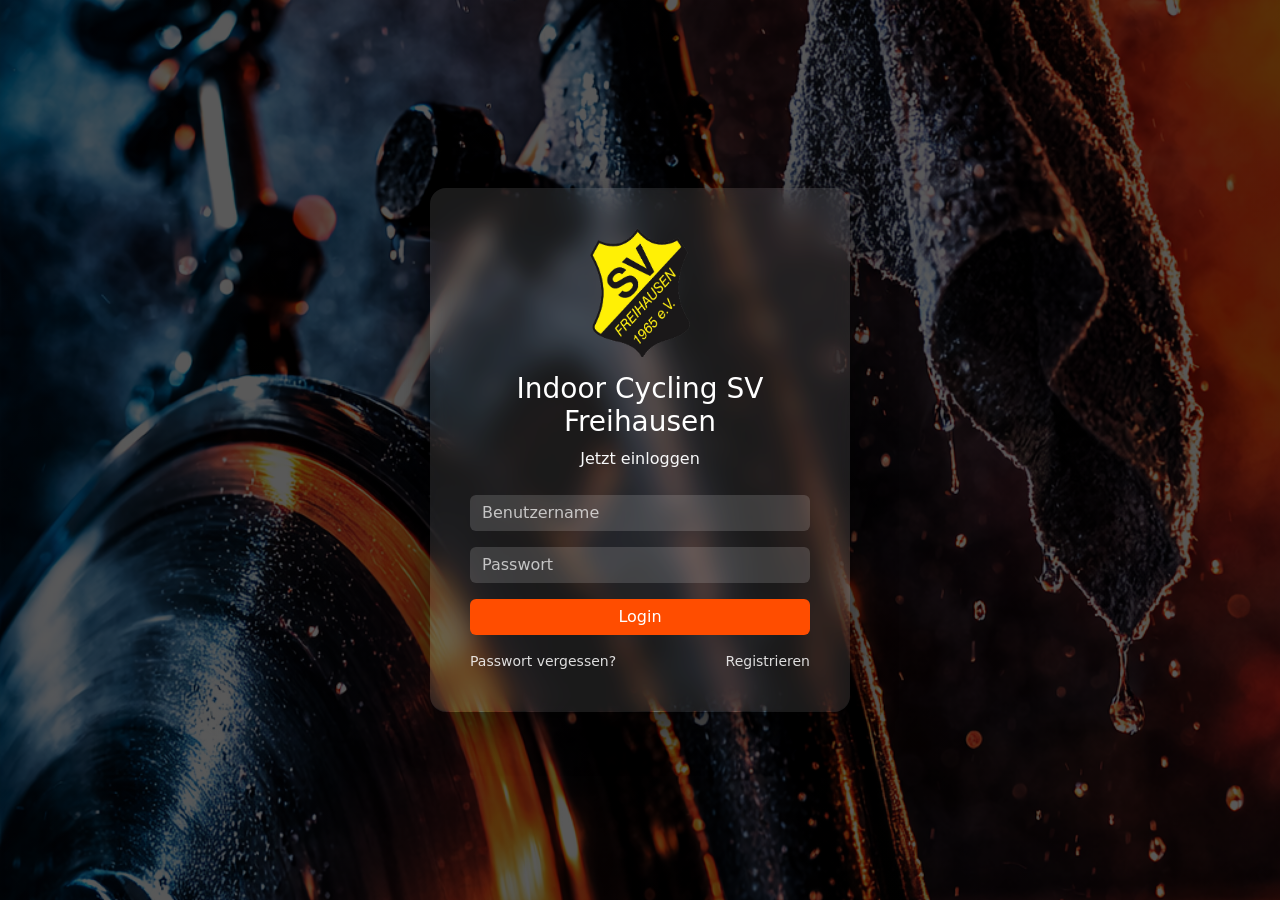
==== index.html @ 7c3755e0 "Add files via upload" ====
<!DOCTYPE html>
<html lang="de">

<head>

	<meta charset="UTF-8">
	<meta name="viewport" content="width=device-width, initial-scale=1.0">

	<title>SVF Indoor Cycling Kurse</title>

	<!-- Bootstrap -->
	<link href="https://cdn.jsdelivr.net/npm/bootstrap@5.3.3/dist/css/bootstrap.min.css" rel="stylesheet">

	<!-- Custom CSS -->
	<link href="css/style.css" rel="stylesheet">

</head>


<body>


<!-- NAVBAR -->

<nav class="navbar navbar-expand-lg navbar-dark bg-dark">

	<div class="container">

		<a class="navbar-brand d-flex align-items-center" href="index.html">

			<img src="images/logo.png" class="me-2" width="60">

			SV Freihausen Indoor Cycling

		</a>


		<button class="navbar-toggler" data-bs-toggle="collapse" data-bs-target="#menu">

			<span class="navbar-toggler-icon"></span>

		</button>


		<div class="collapse navbar-collapse" id="menu">

			<ul class="navbar-nav ms-auto align-items-lg-center">

				<li class="nav-item me-3 text-light" id="userDisplay"></li>

				<li class="nav-item">
					<a class="nav-link" href="usercenter.html">
					Benutzercenter
					</a>
				</li>

				<li class="nav-item">
					<a class="btn btn-outline-light ms-3" href="#" id="logoutBtn">
					Logout
					</a>
				</li>

			</ul>

		</div>

	</div>

</nav>



<!-- HEADER -->

<section class="bg-light py-4 text-center">

	<div class="container">

		<h1 class="display-5 fw-bold">

			Aktuelle Kurse 2025/26

		</h1>

		<p class="lead">

			Melde dich zu deinem nächsten Ride an 🚴

		</p>

	</div>

</section>



<!-- INFOS -->

<div class="container mb-4 mt-3">

	<div class="alert alert-dark">

		<h5 class="mb-3">

		Kursinformationen

		</h5>


		<p class="mb-1">

			<strong>Leiter:</strong> Trainerteam

		</p>


		<p class="mb-3">

			<strong>E-Mail:</strong>

			<a href="mailto:schels.flo@arcor.de"
			   class="btn btn-secondary btn-sm ms-2">

				✉ schels.flo@arcor.de

			</a>

		</p>


		<hr>


		<p class="mb-2">

			Der Kurs Montags 17:30 Uhr ist Anfängerfreundlich

		</p>


		<hr>


		<p class="mb-0">

			Abmeldung bis

			<strong>24 Stunden vor Kursbeginn</strong>

			möglich

		</p>

	</div>

</div>



<!-- KURS CONTAINER -->

<div class="container py-4">

	<div class="row g-4" id="courseContainer">

	<!-- Kurse werden automatisch durch courses.js generiert -->

	</div>

</div>



<!-- TEILNEHMERLISTE MODAL -->

<div class="modal fade" id="teilnehmerModal">

	<div class="modal-dialog">

		<div class="modal-content">

			<div class="modal-header">

				<h5 class="modal-title" id="modalKursTitel">

				Teilnehmerliste

				</h5>

				<button class="btn-close" data-bs-dismiss="modal"></button>

			</div>


			<div class="modal-body">

				<p>

				<strong>Maximale Teilnehmer:</strong> 17

				</p>

				<ul class="list-group" id="teilnehmerListe">

				</ul>

			</div>


			<div class="modal-footer">

				<button class="btn btn-secondary" data-bs-dismiss="modal">

				Schließen

				</button>

			</div>

		</div>

	</div>

</div>



<!-- FOOTER -->

<footer class="bg-dark text-light py-4 mt-5">

	<div class="container text-center">

		<p class="mb-2">

		© 2026 Indoor Cycling Studio

		</p>


		<a href="impressum.html" class="text-light me-3 text-decoration-none">

		Impressum

		</a>


		<a href="datenschutz.html" class="text-light text-decoration-none">

		Datenschutz

		</a>

	</div>

</footer>



<!-- Bootstrap JS -->

<script src="https://cdn.jsdelivr.net/npm/bootstrap@5.3.3/dist/js/bootstrap.bundle.min.js"></script>


<!-- LOGIN CHECK + USER DISPLAY -->

<script>

const user = localStorage.getItem("cyclingUser")

if(!user){

window.location.href = "login.html"

}

document.getElementById("userDisplay").innerText = "👋 " + user


document.getElementById("logoutBtn").addEventListener("click",function(){

localStorage.removeItem("cyclingUser")

window.location.href = "login.html"

})

</script>


<!-- COURSE SYSTEM -->

<script src="js/courses.js"></script>


</body>

</html>
---- css/style.css ----
/* =================================
   CENTRAL COLOR SYSTEM
================================= */

:root{

--brand-primary:#007bff;
--brand-dark:#111111;
--brand-success:#00c853;
--brand-danger:#000000;
--brand-light:#f8f9fa;

--bs-link-color:#ff4d00;
--bs-link-hover-color:#c83700;

/* Bootstrap Overrides */

--bs-primary:var(--brand-primary);
--bs-primary-rgb:255,77,0;

--bs-success:var(--brand-success);
--bs-danger:var(--brand-danger);

--bs-dark:var(--brand-dark);
--bs-light:var(--brand-light);


/* Danger Farbe */

--bs-danger: #FFF005;
--bs-danger-rgb: 255,240,5;


/* optional: bessere Lesbarkeit */

--bs-danger-text-emphasis: #000000;
--bs-danger-bg-subtle: #fffcc2;
--bs-danger-border-subtle: #fff566;


}




/* =================================
   GLOBAL STYLING
================================= */

body{

background:#f8f9fa;

font-family:system-ui,-apple-system,Segoe UI,Roboto;

}

a{
color:var(--bs-link-color);
font-weight: bold;
text-decoration: none;
}

a:hover{
color:var(--bs-link-hover-color);
}



/* =================================
   NAVBAR
================================= */

.navbar{

background:var(--brand-dark);

}

.navbar-brand{

font-weight:600;

}


/* =================================
   COURSE CARDS
================================= */

.card{

border:none;

transition:all .2s ease;

}

.card:hover{

transform:translateY(-4px);

box-shadow:0 10px 25px rgba(0,0,0,0.15);

}


/* =================================
   COURSE STATUS
================================= */

.course-free{

color:var(--brand-success);

}

.course-full{

color:var(--brand-danger);

font-weight:600;

}


/* =================================
   BUTTON IMPROVEMENTS
================================= */

.btn-primary{

background:var(--brand-primary);

border-color:var(--brand-primary);

}

.btn-primary:hover{

background:#e64000;

border-color:#e64000;

}


/* =================================
   FOOTER
================================= */

footer{

background:var(--brand-dark);

color:white;

}

footer a{

color:white;

opacity:.8;

}

footer a:hover{

opacity:1;

}
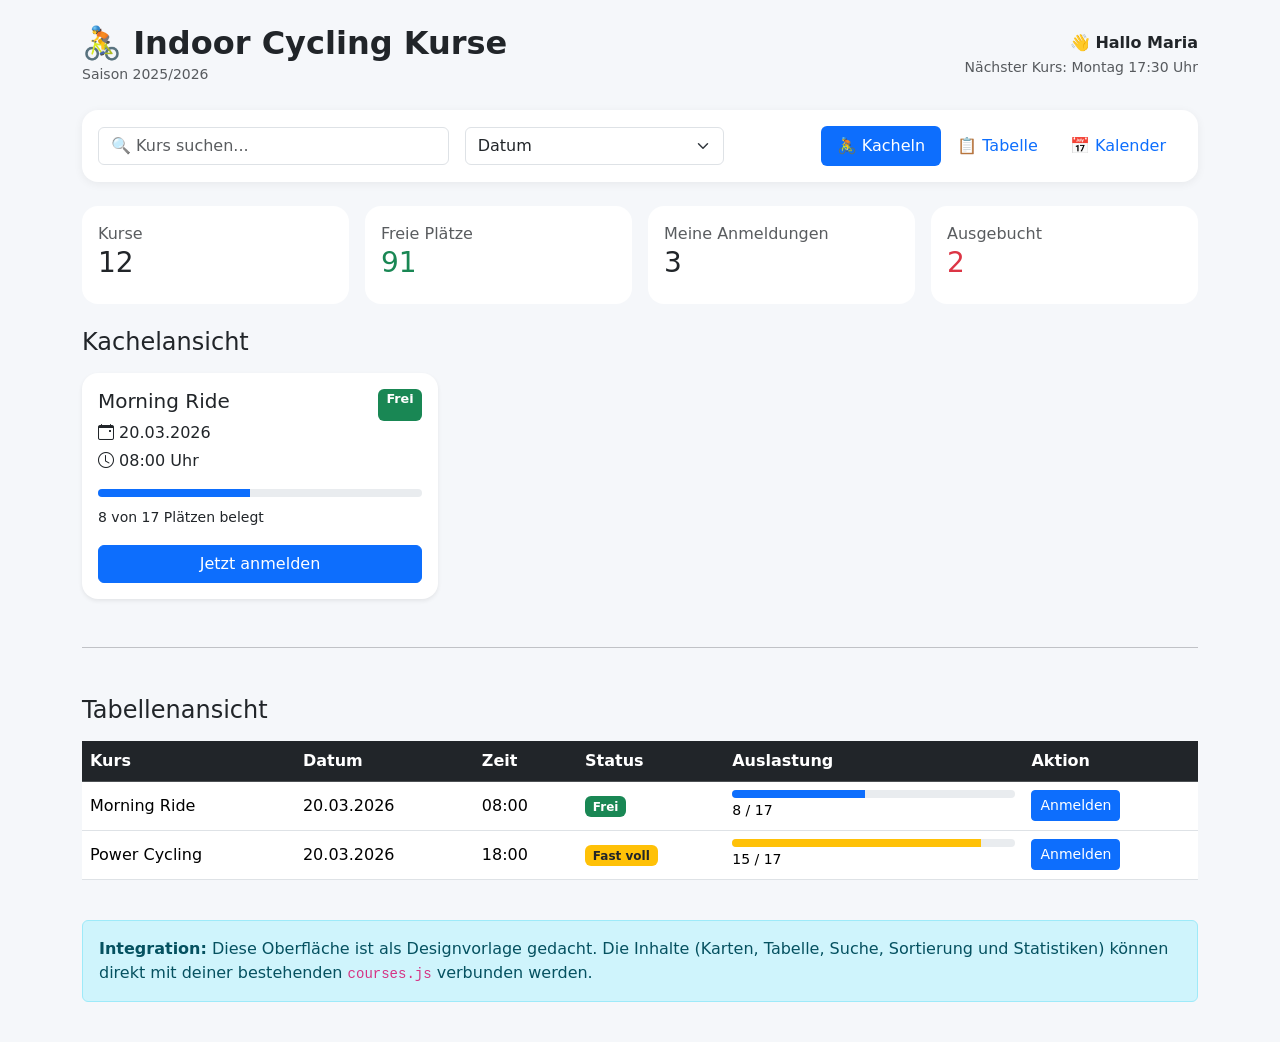
==== commit 99ba7c06: "Update index.html test" ====
--- a/index.html
+++ b/index.html
@@ -1,300 +1,142 @@
 
 <!DOCTYPE html>
 <html lang="de">
-
 <head>
-
-	<meta charset="UTF-8">
-	<meta name="viewport" content="width=device-width, initial-scale=1.0">
-
-	<title>SVF Indoor Cycling Kurse</title>
-
-	<!-- Bootstrap -->
-	<link href="https://cdn.jsdelivr.net/npm/bootstrap@5.3.3/dist/css/bootstrap.min.css" rel="stylesheet">
-
-	<!-- Custom CSS -->
-	<link href="css/style.css" rel="stylesheet">
-
+<meta charset="UTF-8">
+<meta name="viewport" content="width=device-width, initial-scale=1">
+<title>SVF Indoor Cycling – Modernes Layout</title>
+<link href="https://cdn.jsdelivr.net/npm/bootstrap@5.3.3/dist/css/bootstrap.min.css" rel="stylesheet">
+<link href="https://cdn.jsdelivr.net/npm/bootstrap-icons@1.11.3/font/bootstrap-icons.css" rel="stylesheet">
+<style>
+body{background:#f5f7fa}
+.card{border:none;border-radius:16px}
+.progress{height:8px}
+.status-pill{font-size:.8rem}
+.toolbar{background:#fff;border-radius:16px;padding:1rem;box-shadow:0 2px 10px rgba(0,0,0,.06)}
+</style>
 </head>
-
-
 <body>
 
+<div class="container py-4">
 
-<!-- NAVBAR -->
+<div class="d-flex justify-content-between align-items-center mb-4">
+<div>
+<h2 class="fw-bold mb-0">🚴 Indoor Cycling Kurse</h2>
+<small class="text-muted">Saison 2025/2026</small>
+</div>
+<div class="text-end">
+<div class="fw-semibold">👋 Hallo Maria</div>
+<small class="text-muted">Nächster Kurs: Montag 17:30 Uhr</small>
+</div>
+</div>
 
-<nav class="navbar navbar-expand-lg navbar-dark bg-dark">
+<div class="toolbar mb-4">
+<div class="row g-3 align-items-center">
+<div class="col-lg-4">
+<input class="form-control" placeholder="🔍 Kurs suchen...">
+</div>
+<div class="col-lg-3">
+<select class="form-select">
+<option>Datum</option>
+<option>Kursname</option>
+<option>Uhrzeit</option>
+</select>
+</div>
+<div class="col-lg-5 text-lg-end">
+<ul class="nav nav-pills justify-content-lg-end">
+<li class="nav-item"><button class="nav-link active">🚴 Kacheln</button></li>
+<li class="nav-item"><button class="nav-link">📋 Tabelle</button></li>
+<li class="nav-item"><button class="nav-link">📅 Kalender</button></li>
+</ul>
+</div>
+</div>
+</div>
 
-	<div class="container">
+<div class="row mb-4 g-3">
+<div class="col-md-3"><div class="card p-3"><div class="text-muted">Kurse</div><h3>12</h3></div></div>
+<div class="col-md-3"><div class="card p-3"><div class="text-muted">Freie Plätze</div><h3 class="text-success">91</h3></div></div>
+<div class="col-md-3"><div class="card p-3"><div class="text-muted">Meine Anmeldungen</div><h3>3</h3></div></div>
+<div class="col-md-3"><div class="card p-3"><div class="text-muted">Ausgebucht</div><h3 class="text-danger">2</h3></div></div>
+</div>
 
-		<a class="navbar-brand d-flex align-items-center" href="index.html">
+<h4 class="mb-3">Kachelansicht</h4>
+<div class="row g-4">
+<div class="col-md-6 col-xl-4">
+<div class="card shadow-sm">
+<div class="card-body">
+<div class="d-flex justify-content-between">
+<h5>Morning Ride</h5>
+<span class="badge bg-success status-pill">Frei</span>
+</div>
+<p class="mb-1"><i class="bi bi-calendar-event"></i> 20.03.2026</p>
+<p><i class="bi bi-clock"></i> 08:00 Uhr</p>
+<div class="progress mb-2">
+<div class="progress-bar" style="width:47%"></div>
+</div>
+<small>8 von 17 Plätzen belegt</small>
+<div class="d-grid mt-3">
+<button class="btn btn-primary">Jetzt anmelden</button>
+</div>
+</div>
+</div>
+</div>
+</div>
 
-			<img src="images/logo.png" class="me-2" width="60">
+<hr class="my-5">
 
-			SV Freihausen Indoor Cycling
+<h4 class="mb-3">Tabellenansicht</h4>
 
-		</a>
+<div class="table-responsive">
+<table class="table table-hover align-middle">
+<thead class="table-dark">
+<tr>
+<th>Kurs</th>
+<th>Datum</th>
+<th>Zeit</th>
+<th>Status</th>
+<th>Auslastung</th>
+<th>Aktion</th>
+</tr>
+</thead>
+<tbody>
+<tr>
+<td>Morning Ride</td>
+<td>20.03.2026</td>
+<td>08:00</td>
+<td><span class="badge bg-success">Frei</span></td>
+<td style="min-width:180px">
+<div class="progress">
+<div class="progress-bar" style="width:47%"></div>
+</div>
+<small>8 / 17</small>
+</td>
+<td><button class="btn btn-primary btn-sm">Anmelden</button></td>
+</tr>
+<tr>
+<td>Power Cycling</td>
+<td>20.03.2026</td>
+<td>18:00</td>
+<td><span class="badge bg-warning text-dark">Fast voll</span></td>
+<td>
+<div class="progress">
+<div class="progress-bar bg-warning" style="width:88%"></div>
+</div>
+<small>15 / 17</small>
+</td>
+<td><button class="btn btn-primary btn-sm">Anmelden</button></td>
+</tr>
+</tbody>
+</table>
+</div>
 
-
-		<button class="navbar-toggler" data-bs-toggle="collapse" data-bs-target="#menu">
-
-			<span class="navbar-toggler-icon"></span>
-
-		</button>
-
-
-		<div class="collapse navbar-collapse" id="menu">
-
-			<ul class="navbar-nav ms-auto align-items-lg-center">
-
-				<li class="nav-item me-3 text-light" id="userDisplay"></li>
-
-				<li class="nav-item">
-					<a class="nav-link" href="usercenter.html">
-					Benutzercenter
-					</a>
-				</li>
-
-				<li class="nav-item">
-					<a class="btn btn-outline-light ms-3" href="#" id="logoutBtn">
-					Logout
-					</a>
-				</li>
-
-			</ul>
-
-		</div>
-
-	</div>
-
-</nav>
-
-
-
-<!-- HEADER -->
-
-<section class="bg-light py-4 text-center">
-
-	<div class="container">
-
-		<h1 class="display-5 fw-bold">
-
-			Aktuelle Kurse 2025/26
-
-		</h1>
-
-		<p class="lead">
-
-			Melde dich zu deinem nächsten Ride an 🚴
-
-		</p>
-
-	</div>
-
-</section>
-
-
-
-<!-- INFOS -->
-
-<div class="container mb-4 mt-3">
-
-	<div class="alert alert-dark">
-
-		<h5 class="mb-3">
-
-		Kursinformationen
-
-		</h5>
-
-
-		<p class="mb-1">
-
-			<strong>Leiter:</strong> Trainerteam
-
-		</p>
-
-
-		<p class="mb-3">
-
-			<strong>E-Mail:</strong>
-
-			<a href="mailto:schels.flo@arcor.de"
-			   class="btn btn-secondary btn-sm ms-2">
-
-				✉ schels.flo@arcor.de
-
-			</a>
-
-		</p>
-
-
-		<hr>
-
-
-		<p class="mb-2">
-
-			Der Kurs Montags 17:30 Uhr ist Anfängerfreundlich
-
-		</p>
-
-
-		<hr>
-
-
-		<p class="mb-0">
-
-			Abmeldung bis
-
-			<strong>24 Stunden vor Kursbeginn</strong>
-
-			möglich
-
-		</p>
-
-	</div>
+<div class="alert alert-info mt-4">
+<strong>Integration:</strong>
+Diese Oberfläche ist als Designvorlage gedacht. Die Inhalte (Karten, Tabelle,
+Suche, Sortierung und Statistiken) können direkt mit deiner bestehenden
+<code>courses.js</code> verbunden werden.
+</div>
 
 </div>
 
-
-
-<!-- KURS CONTAINER -->
-
-<div class="container py-4">
-
-	<div class="row g-4" id="courseContainer">
-
-	<!-- Kurse werden automatisch durch courses.js generiert -->
-
-	</div>
-
-</div>
-
-
-
-<!-- TEILNEHMERLISTE MODAL -->
-
-<div class="modal fade" id="teilnehmerModal">
-
-	<div class="modal-dialog">
-
-		<div class="modal-content">
-
-			<div class="modal-header">
-
-				<h5 class="modal-title" id="modalKursTitel">
-
-				Teilnehmerliste
-
-				</h5>
-
-				<button class="btn-close" data-bs-dismiss="modal"></button>
-
-			</div>
-
-
-			<div class="modal-body">
-
-				<p>
-
-				<strong>Maximale Teilnehmer:</strong> 17
-
-				</p>
-
-				<ul class="list-group" id="teilnehmerListe">
-
-				</ul>
-
-			</div>
-
-
-			<div class="modal-footer">
-
-				<button class="btn btn-secondary" data-bs-dismiss="modal">
-
-				Schließen
-
-				</button>
-
-			</div>
-
-		</div>
-
-	</div>
-
-</div>
-
-
-
-<!-- FOOTER -->
-
-<footer class="bg-dark text-light py-4 mt-5">
-
-	<div class="container text-center">
-
-		<p class="mb-2">
-
-		© 2026 Indoor Cycling Studio
-
-		</p>
-
-
-		<a href="impressum.html" class="text-light me-3 text-decoration-none">
-
-		Impressum
-
-		</a>
-
-
-		<a href="datenschutz.html" class="text-light text-decoration-none">
-
-		Datenschutz
-
-		</a>
-
-	</div>
-
-</footer>
-
-
-
-<!-- Bootstrap JS -->
-
-<script src="https://cdn.jsdelivr.net/npm/bootstrap@5.3.3/dist/js/bootstrap.bundle.min.js"></script>
-
-
-<!-- LOGIN CHECK + USER DISPLAY -->
-
-<script>
-
-const user = localStorage.getItem("cyclingUser")
-
-if(!user){
-
-window.location.href = "login.html"
-
-}
-
-document.getElementById("userDisplay").innerText = "👋 " + user
-
-
-document.getElementById("logoutBtn").addEventListener("click",function(){
-
-localStorage.removeItem("cyclingUser")
-
-window.location.href = "login.html"
-
-})
-
-</script>
-
-
-<!-- COURSE SYSTEM -->
-
-<script src="js/courses.js"></script>
-
-
 </body>
-
 </html>
-
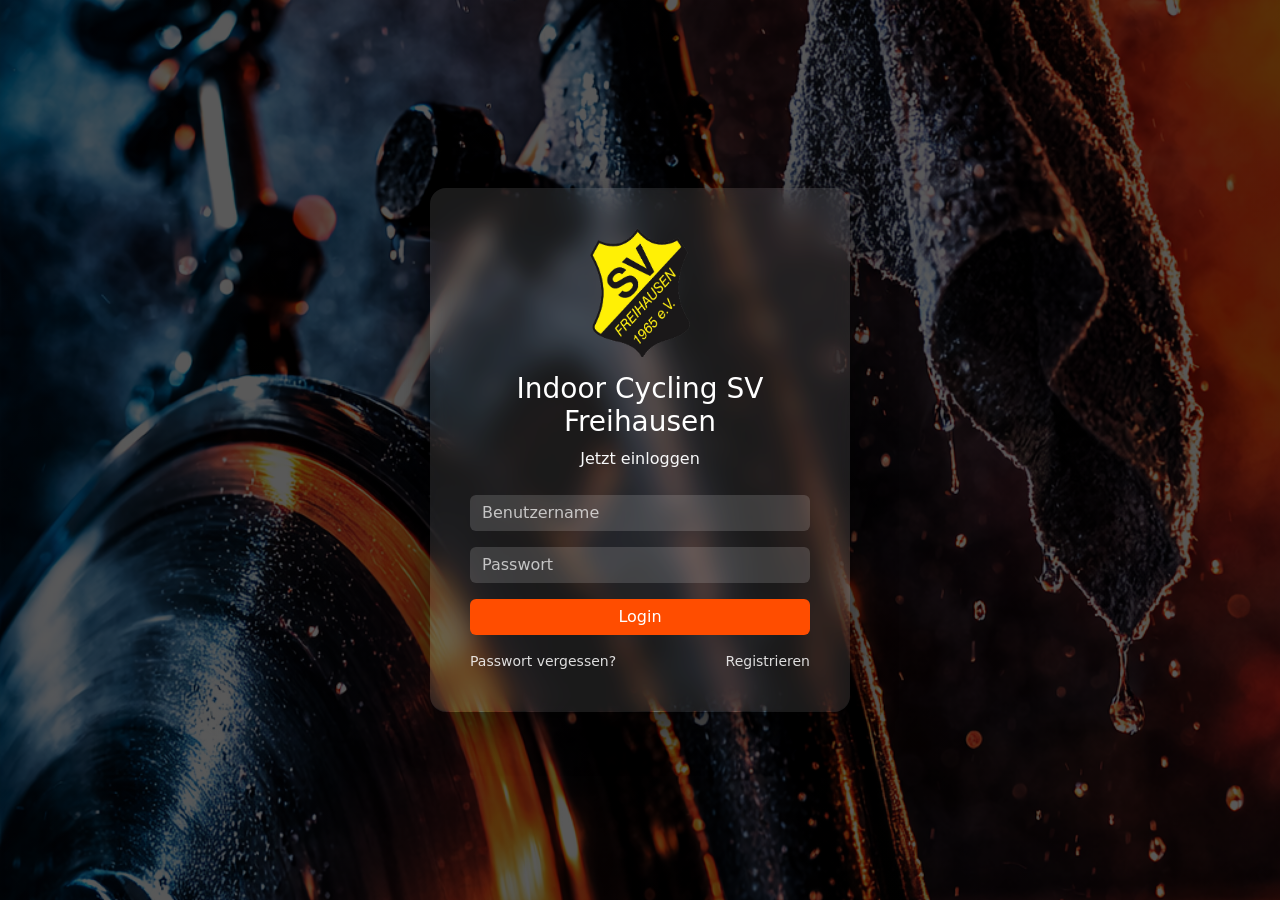
==== commit d72b948b: "Update index.html new" ====
--- a/index.html
+++ b/index.html
@@ -1,142 +1,215 @@
 
 <!DOCTYPE html>
+
 <html lang="de">
 <head>
-<meta charset="UTF-8">
-<meta name="viewport" content="width=device-width, initial-scale=1">
-<title>SVF Indoor Cycling – Modernes Layout</title>
-<link href="https://cdn.jsdelivr.net/npm/bootstrap@5.3.3/dist/css/bootstrap.min.css" rel="stylesheet">
-<link href="https://cdn.jsdelivr.net/npm/bootstrap-icons@1.11.3/font/bootstrap-icons.css" rel="stylesheet">
-<style>
-body{background:#f5f7fa}
-.card{border:none;border-radius:16px}
-.progress{height:8px}
-.status-pill{font-size:.8rem}
-.toolbar{background:#fff;border-radius:16px;padding:1rem;box-shadow:0 2px 10px rgba(0,0,0,.06)}
-</style>
+<meta charset="utf-8"/>
+<meta content="width=device-width, initial-scale=1.0" name="viewport"/>
+<title>SVF Indoor Cycling Kurse</title>
+<!-- Bootstrap -->
+<link href="https://cdn.jsdelivr.net/npm/bootstrap@5.3.3/dist/css/bootstrap.min.css" rel="stylesheet"/>
+<!-- Custom CSS -->
+<link href="css/style.css" rel="stylesheet"/>
 </head>
 <body>
-
+<!-- NAVBAR -->
+<nav class="navbar navbar-expand-lg navbar-dark bg-dark">
+<div class="container">
+<a class="navbar-brand d-flex align-items-center" href="index.html">
+<img class="me-2" src="images/logo.png" width="60"/>
+
+			SV Freihausen Indoor Cycling
+
+		</a>
+<button class="navbar-toggler" data-bs-target="#menu" data-bs-toggle="collapse">
+<span class="navbar-toggler-icon"></span>
+</button>
+<div class="collapse navbar-collapse" id="menu">
+<ul class="navbar-nav ms-auto align-items-lg-center">
+<li class="nav-item me-3 text-light" id="userDisplay"></li>
+<li class="nav-item">
+<a class="nav-link" href="usercenter.html">
+					Benutzercenter
+					</a>
+</li>
+<li class="nav-item">
+<a class="btn btn-outline-light ms-3" href="#" id="logoutBtn">
+					Logout
+					</a>
+</li>
+</ul>
+</div>
+</div>
+</nav>
+<!-- HEADER -->
+<section class="bg-light py-4 text-center">
+<div class="container">
+<h1 class="display-5 fw-bold">
+
+			Aktuelle Kurse 2025/26
+
+		</h1>
+<p class="lead">
+
+			Melde dich zu deinem nächsten Ride an 🚴
+
+		</p>
+</div>
+</section>
+<!-- INFOS -->
+<div class="container mb-4 mt-3">
+<div class="alert alert-dark">
+<h5 class="mb-3">
+
+		Kursinformationen
+
+		</h5>
+<p class="mb-1">
+<strong>Leiter:</strong> Trainerteam
+
+		</p>
+<p class="mb-3">
+<strong>E-Mail:</strong>
+<a class="btn btn-secondary btn-sm ms-2" href="mailto:schels.flo@arcor.de">
+
+				✉ schels.flo@arcor.de
+
+			</a>
+</p>
+<hr/>
+<p class="mb-2">
+
+			Der Kurs Montags 17:30 Uhr ist Anfängerfreundlich
+
+		</p>
+<hr/>
+<p class="mb-0">
+
+			Abmeldung bis
+
+			<strong>24 Stunden vor Kursbeginn</strong>
+
+			möglich
+
+		</p>
+</div>
+</div>
+<!-- KURS CONTAINER -->
+
+<div class="container mb-3">
+<ul class="nav nav-pills justify-content-center">
+<li class="nav-item"><button class="nav-link active" id="showCards" type="button">🚴 Kachelansicht</button></li>
+<li class="nav-item"><button class="nav-link" id="showTable" type="button">📋 Tabellenansicht</button></li>
+</ul>
+</div>
 <div class="container py-4">
-
-<div class="d-flex justify-content-between align-items-center mb-4">
-<div>
-<h2 class="fw-bold mb-0">🚴 Indoor Cycling Kurse</h2>
-<small class="text-muted">Saison 2025/2026</small>
-</div>
-<div class="text-end">
-<div class="fw-semibold">👋 Hallo Maria</div>
-<small class="text-muted">Nächster Kurs: Montag 17:30 Uhr</small>
-</div>
-</div>
-
-<div class="toolbar mb-4">
-<div class="row g-3 align-items-center">
-<div class="col-lg-4">
-<input class="form-control" placeholder="🔍 Kurs suchen...">
-</div>
-<div class="col-lg-3">
-<select class="form-select">
-<option>Datum</option>
-<option>Kursname</option>
-<option>Uhrzeit</option>
-</select>
-</div>
-<div class="col-lg-5 text-lg-end">
-<ul class="nav nav-pills justify-content-lg-end">
-<li class="nav-item"><button class="nav-link active">🚴 Kacheln</button></li>
-<li class="nav-item"><button class="nav-link">📋 Tabelle</button></li>
-<li class="nav-item"><button class="nav-link">📅 Kalender</button></li>
-</ul>
-</div>
-</div>
-</div>
-
-<div class="row mb-4 g-3">
-<div class="col-md-3"><div class="card p-3"><div class="text-muted">Kurse</div><h3>12</h3></div></div>
-<div class="col-md-3"><div class="card p-3"><div class="text-muted">Freie Plätze</div><h3 class="text-success">91</h3></div></div>
-<div class="col-md-3"><div class="card p-3"><div class="text-muted">Meine Anmeldungen</div><h3>3</h3></div></div>
-<div class="col-md-3"><div class="card p-3"><div class="text-muted">Ausgebucht</div><h3 class="text-danger">2</h3></div></div>
-</div>
-
-<h4 class="mb-3">Kachelansicht</h4>
-<div class="row g-4">
-<div class="col-md-6 col-xl-4">
-<div class="card shadow-sm">
-<div class="card-body">
-<div class="d-flex justify-content-between">
-<h5>Morning Ride</h5>
-<span class="badge bg-success status-pill">Frei</span>
-</div>
-<p class="mb-1"><i class="bi bi-calendar-event"></i> 20.03.2026</p>
-<p><i class="bi bi-clock"></i> 08:00 Uhr</p>
-<div class="progress mb-2">
-<div class="progress-bar" style="width:47%"></div>
-</div>
-<small>8 von 17 Plätzen belegt</small>
-<div class="d-grid mt-3">
-<button class="btn btn-primary">Jetzt anmelden</button>
-</div>
-</div>
-</div>
-</div>
-</div>
-
-<hr class="my-5">
-
-<h4 class="mb-3">Tabellenansicht</h4>
-
+<div id="cardsView">
+<div class="row g-4" id="courseContainer"></div>
+</div>
+<div class="d-none mt-3" id="tableView">
 <div class="table-responsive">
 <table class="table table-hover align-middle">
 <thead class="table-dark">
-<tr>
-<th>Kurs</th>
-<th>Datum</th>
-<th>Zeit</th>
-<th>Status</th>
-<th>Auslastung</th>
-<th>Aktion</th>
-</tr>
+<tr><th>Kurs</th><th>Datum</th><th>Uhrzeit</th><th>Teilnehmer</th><th>Status</th><th>Aktion</th></tr>
 </thead>
-<tbody>
-<tr>
-<td>Morning Ride</td>
-<td>20.03.2026</td>
-<td>08:00</td>
-<td><span class="badge bg-success">Frei</span></td>
-<td style="min-width:180px">
-<div class="progress">
-<div class="progress-bar" style="width:47%"></div>
-</div>
-<small>8 / 17</small>
-</td>
-<td><button class="btn btn-primary btn-sm">Anmelden</button></td>
-</tr>
-<tr>
-<td>Power Cycling</td>
-<td>20.03.2026</td>
-<td>18:00</td>
-<td><span class="badge bg-warning text-dark">Fast voll</span></td>
-<td>
-<div class="progress">
-<div class="progress-bar bg-warning" style="width:88%"></div>
-</div>
-<small>15 / 17</small>
-</td>
-<td><button class="btn btn-primary btn-sm">Anmelden</button></td>
-</tr>
-</tbody>
+<tbody id="courseTableBody"></tbody>
 </table>
 </div>
-
-<div class="alert alert-info mt-4">
-<strong>Integration:</strong>
-Diese Oberfläche ist als Designvorlage gedacht. Die Inhalte (Karten, Tabelle,
-Suche, Sortierung und Statistiken) können direkt mit deiner bestehenden
-<code>courses.js</code> verbunden werden.
-</div>
-
-</div>
-
+</div>
+</div>
+<!-- TEILNEHMERLISTE MODAL -->
+<div class="modal fade" id="teilnehmerModal">
+<div class="modal-dialog">
+<div class="modal-content">
+<div class="modal-header">
+<h5 class="modal-title" id="modalKursTitel">
+
+				Teilnehmerliste
+
+				</h5>
+<button class="btn-close" data-bs-dismiss="modal"></button>
+</div>
+<div class="modal-body">
+<p>
+<strong>Maximale Teilnehmer:</strong> 17
+
+				</p>
+<ul class="list-group" id="teilnehmerListe">
+</ul>
+</div>
+<div class="modal-footer">
+<button class="btn btn-secondary" data-bs-dismiss="modal">
+
+				Schließen
+
+				</button>
+</div>
+</div>
+</div>
+</div>
+<!-- FOOTER -->
+<footer class="bg-dark text-light py-4 mt-5">
+<div class="container text-center">
+<p class="mb-2">
+
+		© 2026 Indoor Cycling Studio
+
+		</p>
+<a class="text-light me-3 text-decoration-none" href="impressum.html">
+
+		Impressum
+
+		</a>
+<a class="text-light text-decoration-none" href="datenschutz.html">
+
+		Datenschutz
+
+		</a>
+</div>
+</footer>
+<!-- Bootstrap JS -->
+<script src="https://cdn.jsdelivr.net/npm/bootstrap@5.3.3/dist/js/bootstrap.bundle.min.js"></script>
+<!-- LOGIN CHECK + USER DISPLAY -->
+<script>
+
+const user = localStorage.getItem("cyclingUser")
+
+if(!user){
+
+window.location.href = "login.html"
+
+}
+
+document.getElementById("userDisplay").innerText = "👋 " + user
+
+
+document.getElementById("logoutBtn").addEventListener("click",function(){
+
+localStorage.removeItem("cyclingUser")
+
+window.location.href = "login.html"
+
+})
+
+</script>
+<!-- COURSE SYSTEM -->
+
+<script>
+const cardsView=document.getElementById('cardsView');
+const tableView=document.getElementById('tableView');
+document.getElementById('showCards').onclick=function(){
+cardsView.classList.remove('d-none');
+tableView.classList.add('d-none');
+this.classList.add('active');
+document.getElementById('showTable').classList.remove('active');
+};
+document.getElementById('showTable').onclick=function(){
+tableView.classList.remove('d-none');
+cardsView.classList.add('d-none');
+this.classList.add('active');
+document.getElementById('showCards').classList.remove('active');
+};
+</script>
+<script src="js/courses.js"></script>
 </body>
 </html>
--- a/css/style.css
+++ b/css/style.css
@@ -0,0 +1,172 @@
+/* =================================
+   CENTRAL COLOR SYSTEM
+================================= */
+
+:root{
+
+--brand-primary:#007bff;
+--brand-dark:#111111;
+--brand-success:#00c853;
+--brand-danger:#000000;
+--brand-light:#f8f9fa;
+
+--bs-link-color:#ff4d00;
+--bs-link-hover-color:#c83700;
+
+/* Bootstrap Overrides */
+
+--bs-primary:var(--brand-primary);
+--bs-primary-rgb:255,77,0;
+
+--bs-success:var(--brand-success);
+--bs-danger:var(--brand-danger);
+
+--bs-dark:var(--brand-dark);
+--bs-light:var(--brand-light);
+
+
+/* Danger Farbe */
+
+--bs-danger: #FFF005;
+--bs-danger-rgb: 255,240,5;
+
+
+/* optional: bessere Lesbarkeit */
+
+--bs-danger-text-emphasis: #000000;
+--bs-danger-bg-subtle: #fffcc2;
+--bs-danger-border-subtle: #fff566;
+
+
+}
+
+
+
+
+/* =================================
+   GLOBAL STYLING
+================================= */
+
+body{
+
+background:#f8f9fa;
+
+font-family:system-ui,-apple-system,Segoe UI,Roboto;
+
+}
+
+a{
+color:var(--bs-link-color);
+font-weight: bold;
+text-decoration: none;
+}
+
+a:hover{
+color:var(--bs-link-hover-color);
+}
+
+
+
+/* =================================
+   NAVBAR
+================================= */
+
+.navbar{
+
+background:var(--brand-dark);
+
+}
+
+.navbar-brand{
+
+font-weight:600;
+
+}
+
+
+/* =================================
+   COURSE CARDS
+================================= */
+
+.card{
+
+border:none;
+
+transition:all .2s ease;
+
+}
+
+.card:hover{
+
+transform:translateY(-4px);
+
+box-shadow:0 10px 25px rgba(0,0,0,0.15);
+
+}
+
+
+/* =================================
+   COURSE STATUS
+================================= */
+
+.course-free{
+
+color:var(--brand-success);
+
+}
+
+.course-full{
+
+color:var(--brand-danger);
+
+font-weight:600;
+
+}
+
+
+/* =================================
+   BUTTON IMPROVEMENTS
+================================= */
+
+.btn-primary{
+
+background:var(--brand-primary);
+
+border-color:var(--brand-primary);
+
+}
+
+.btn-primary:hover{
+
+background:#e64000;
+
+border-color:#e64000;
+
+}
+
+
+/* =================================
+   FOOTER
+================================= */
+
+footer{
+
+background:var(--brand-dark);
+
+color:white;
+
+}
+
+footer a{
+
+color:white;
+
+opacity:.8;
+
+}
+
+footer a:hover{
+
+opacity:1;
+
+}
